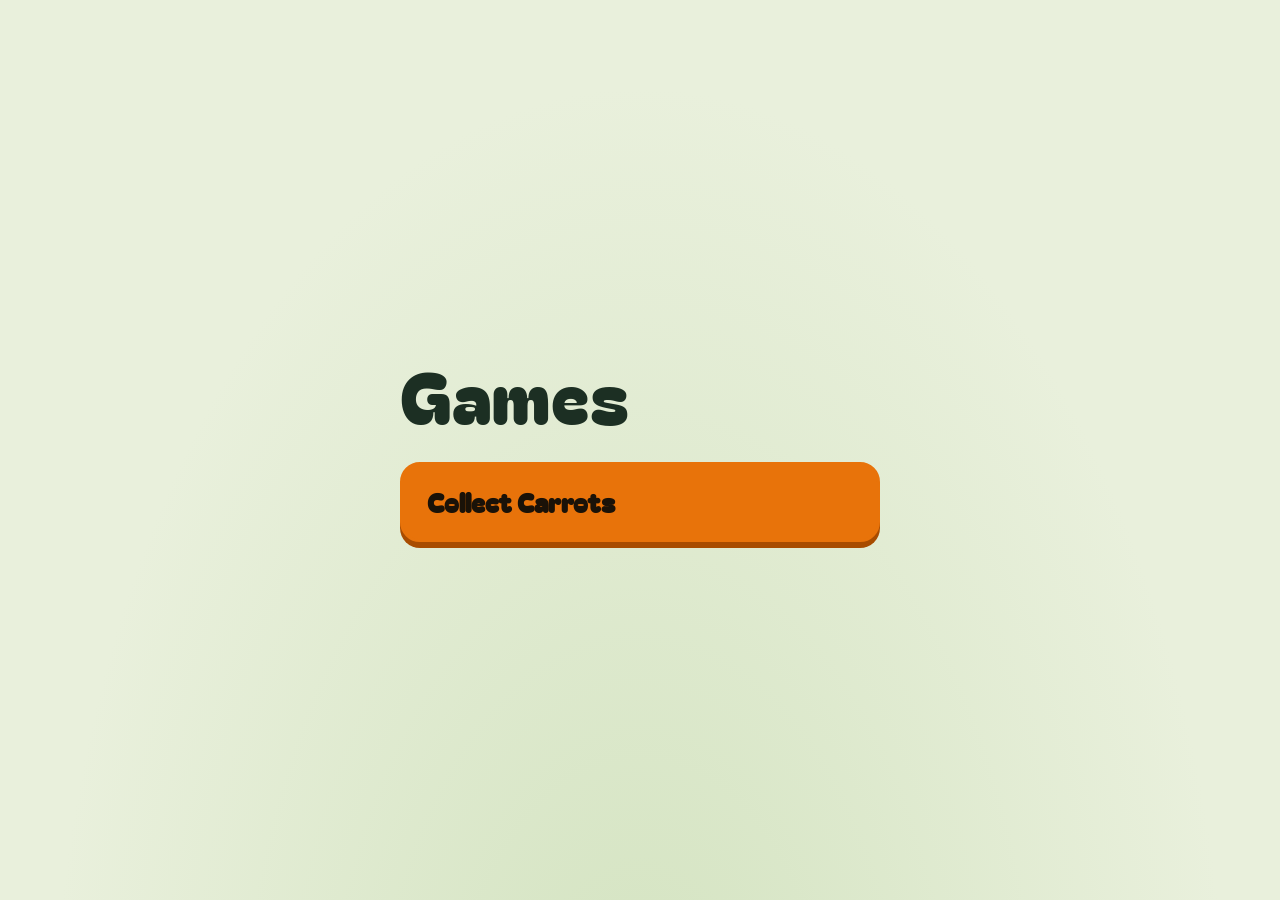
==== index.html @ fdf97f50 "Create index.html" ====
<!DOCTYPE html>
<html lang="en">
<head>
<meta charset="utf-8">
<meta name="viewport" content="width=device-width, initial-scale=1, viewport-fit=cover">
<title>Games</title>
<link rel="preconnect" href="https://fonts.googleapis.com">
<link rel="preconnect" href="https://fonts.gstatic.com" crossorigin>
<link href="https://fonts.googleapis.com/css2?family=Bagel+Fat+One&family=Nunito:wght@600;800&display=swap" rel="stylesheet">
<style>
  :root {
    --night: #14241c;
    --moss: #1f3a2c;
    --leaf: #7fb069;
    --cream: #f3efe0;
    --carrot: #ff8a1f;
    --carrot-deep: #c95f00;
    --display: "Bagel Fat One", "Arial Rounded MT Bold", "Trebuchet MS", sans-serif;
    --body: "Nunito", "Trebuchet MS", system-ui, sans-serif;
  }
  @media (prefers-color-scheme: light) {
    :root:not([data-theme="dark"]) {
      --night: #e9f0dc;
      --moss: #d3e3c0;
      --leaf: #3f7a2c;
      --cream: #1c2f23;
      --carrot: #e8730a;
      --carrot-deep: #a84c00;
    }
  }

  * { box-sizing: border-box; }
  html, body { height: 100%; margin: 0; }
  body {
    background: var(--night);
    color: var(--cream);
    font-family: var(--body);
    font-weight: 600;
    font-size: 1.125rem;
    line-height: 1.5;
    display: grid;
    place-items: center;
    padding: max(1.5rem, env(safe-area-inset-top)) 1.5rem max(1.5rem, env(safe-area-inset-bottom));
    background-image:
      radial-gradient(ellipse at 50% 120%, var(--moss) 0%, transparent 65%);
  }

  main { width: 100%; max-width: 30rem; }

  .screen[hidden] { display: none; }

  h1 {
    font-family: var(--display);
    font-weight: 400;
    font-size: clamp(2.75rem, 12vw, 4.5rem);
    line-height: 1;
    margin: 0 0 2rem;
    letter-spacing: 0.01em;
  }

  .menu { list-style: none; margin: 0; padding: 0; display: grid; gap: 1rem; }

  .btn {
    display: block;
    width: 100%;
    padding: 1.1rem 1.5rem;
    border-radius: 1.25rem;
    border: 3px solid var(--carrot);
    background: var(--carrot);
    color: #1a1208;
    font-family: var(--display);
    font-size: 1.6rem;
    text-align: left;
    text-decoration: none;
    cursor: pointer;
    box-shadow: 0 6px 0 var(--carrot-deep);
    transition: transform .1s ease, box-shadow .1s ease;
  }
  .btn:hover { transform: translateY(2px); box-shadow: 0 4px 0 var(--carrot-deep); }
  .btn:active { transform: translateY(6px); box-shadow: 0 0 0 var(--carrot-deep); }
  .btn:focus-visible, .back:focus-visible {
    outline: 3px solid var(--cream);
    outline-offset: 4px;
  }

  .back {
    display: inline-block;
    margin-top: 2rem;
    color: var(--leaf);
    font-weight: 800;
    text-decoration: underline;
    text-underline-offset: 4px;
    background: none;
    border: 0;
    padding: .25rem 0;
    font-family: var(--body);
    font-size: 1.05rem;
    cursor: pointer;
  }

  .note { margin: 0 0 1.75rem; opacity: .85; }

  @media (prefers-reduced-motion: reduce) {
    .btn { transition: none; }
  }
</style>
</head>
<body>
<main>

  <!-- Menu 1: Games -->
  <section class="screen" id="games" aria-labelledby="games-title">
    <h1 id="games-title">Games</h1>
    <ul class="menu">
      <li><a class="btn" href="#collect-carrots">Collect Carrots</a></li>
    </ul>
  </section>

  <!-- Menu 2: Collect Carrots -->
  <section class="screen" id="collect-carrots" aria-labelledby="carrot-title" hidden>
    <h1 id="carrot-title">Carrot Collector</h1>
    <p class="note">Help the bunny gather carrots in the forest.</p>
    <ul class="menu">
      <li><a class="btn" href="https://thebookkpr.github.io/games/carrot-collector/bunny-in-forest.html">Play Carrot Collector</a></li>
    </ul>
    <a class="back" href="#games">Back to Games</a>
  </section>

</main>

<script>
  // Shows one menu at a time. The URL hash keeps the browser Back button working.
  (function () {
    var screens = document.querySelectorAll('.screen');
    function show() {
      var id = location.hash.slice(1);
      var found = false;
      screens.forEach(function (s) {
        var match = s.id === id;
        s.hidden = !match;
        if (match) found = true;
      });
      if (!found) document.getElementById('games').hidden = false;
      var heading = document.querySelector('.screen:not([hidden]) h1');
      if (heading) {
        document.title = heading.textContent;
      }
    }
    window.addEventListener('hashchange', show);
    show();
  })();
</script>
</body>
  </html>
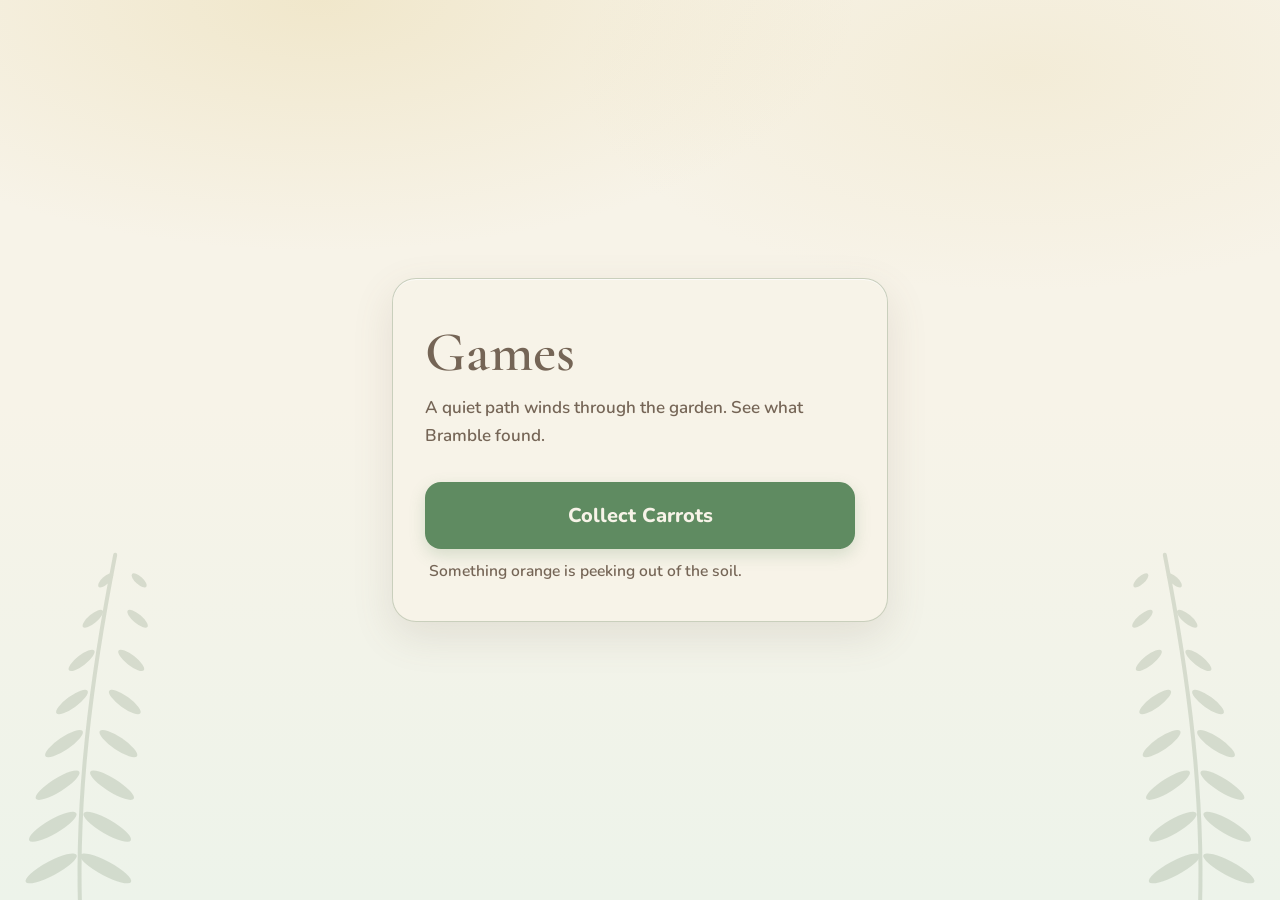
==== commit f5e109e6: "Update index.html" ====
--- a/index.html
+++ b/index.html
@@ -6,150 +6,87 @@
 <title>Games</title>
 <link rel="preconnect" href="https://fonts.googleapis.com">
 <link rel="preconnect" href="https://fonts.gstatic.com" crossorigin>
-<link href="https://fonts.googleapis.com/css2?family=Bagel+Fat+One&family=Nunito:wght@600;800&display=swap" rel="stylesheet">
-<style>
-  :root {
-    --night: #14241c;
-    --moss: #1f3a2c;
-    --leaf: #7fb069;
-    --cream: #f3efe0;
-    --carrot: #ff8a1f;
-    --carrot-deep: #c95f00;
-    --display: "Bagel Fat One", "Arial Rounded MT Bold", "Trebuchet MS", sans-serif;
-    --body: "Nunito", "Trebuchet MS", system-ui, sans-serif;
-  }
-  @media (prefers-color-scheme: light) {
-    :root:not([data-theme="dark"]) {
-      --night: #e9f0dc;
-      --moss: #d3e3c0;
-      --leaf: #3f7a2c;
-      --cream: #1c2f23;
-      --carrot: #e8730a;
-      --carrot-deep: #a84c00;
-    }
-  }
-
-  * { box-sizing: border-box; }
-  html, body { height: 100%; margin: 0; }
-  body {
-    background: var(--night);
-    color: var(--cream);
-    font-family: var(--body);
-    font-weight: 600;
-    font-size: 1.125rem;
-    line-height: 1.5;
-    display: grid;
-    place-items: center;
-    padding: max(1.5rem, env(safe-area-inset-top)) 1.5rem max(1.5rem, env(safe-area-inset-bottom));
-    background-image:
-      radial-gradient(ellipse at 50% 120%, var(--moss) 0%, transparent 65%);
-  }
-
-  main { width: 100%; max-width: 30rem; }
-
-  .screen[hidden] { display: none; }
-
-  h1 {
-    font-family: var(--display);
-    font-weight: 400;
-    font-size: clamp(2.75rem, 12vw, 4.5rem);
-    line-height: 1;
-    margin: 0 0 2rem;
-    letter-spacing: 0.01em;
-  }
-
-  .menu { list-style: none; margin: 0; padding: 0; display: grid; gap: 1rem; }
-
-  .btn {
-    display: block;
-    width: 100%;
-    padding: 1.1rem 1.5rem;
-    border-radius: 1.25rem;
-    border: 3px solid var(--carrot);
-    background: var(--carrot);
-    color: #1a1208;
-    font-family: var(--display);
-    font-size: 1.6rem;
-    text-align: left;
-    text-decoration: none;
-    cursor: pointer;
-    box-shadow: 0 6px 0 var(--carrot-deep);
-    transition: transform .1s ease, box-shadow .1s ease;
-  }
-  .btn:hover { transform: translateY(2px); box-shadow: 0 4px 0 var(--carrot-deep); }
-  .btn:active { transform: translateY(6px); box-shadow: 0 0 0 var(--carrot-deep); }
-  .btn:focus-visible, .back:focus-visible {
-    outline: 3px solid var(--cream);
-    outline-offset: 4px;
-  }
-
-  .back {
-    display: inline-block;
-    margin-top: 2rem;
-    color: var(--leaf);
-    font-weight: 800;
-    text-decoration: underline;
-    text-underline-offset: 4px;
-    background: none;
-    border: 0;
-    padding: .25rem 0;
-    font-family: var(--body);
-    font-size: 1.05rem;
-    cursor: pointer;
-  }
-
-  .note { margin: 0 0 1.75rem; opacity: .85; }
-
-  @media (prefers-reduced-motion: reduce) {
-    .btn { transition: none; }
-  }
-</style>
+<link href="https://fonts.googleapis.com/css2?family=Cormorant+Garamond:wght@500;600&family=Nunito:wght@600;800&display=swap" rel="stylesheet">
+<link rel="stylesheet" href="css/style.css">
 </head>
 <body>
+
+<!-- Dappled light, pollen, and ferns: purely decorative -->
+<div class="pollen" aria-hidden="true">
+  <span></span><span></span><span></span><span></span><span></span><span></span><span></span>
+</div>
+
+<svg class="fern fern-left" viewBox="0 0 120 240" aria-hidden="true" focusable="false">
+  <g fill="currentColor">
+    <path d="M60 238 C58 170 66 100 82 18" fill="none" stroke="currentColor" stroke-width="2.5" stroke-linecap="round"/>
+    <ellipse cx="42" cy="214" rx="18" ry="4.5" transform="rotate(-28 42 214)"/>
+    <ellipse cx="76" cy="214" rx="18" ry="4.5" transform="rotate(28 76 214)"/>
+    <ellipse cx="43" cy="188" rx="17" ry="4.5" transform="rotate(-30 43 188)"/>
+    <ellipse cx="77" cy="188" rx="17" ry="4.5" transform="rotate(30 77 188)"/>
+    <ellipse cx="46" cy="162" rx="16" ry="4.2" transform="rotate(-32 46 162)"/>
+    <ellipse cx="80" cy="162" rx="16" ry="4.2" transform="rotate(32 80 162)"/>
+    <ellipse cx="50" cy="136" rx="14" ry="4" transform="rotate(-34 50 136)"/>
+    <ellipse cx="84" cy="136" rx="14" ry="4" transform="rotate(34 84 136)"/>
+    <ellipse cx="55" cy="110" rx="12" ry="3.6" transform="rotate(-36 55 110)"/>
+    <ellipse cx="88" cy="110" rx="12" ry="3.6" transform="rotate(36 88 110)"/>
+    <ellipse cx="61" cy="84" rx="10" ry="3.2" transform="rotate(-38 61 84)"/>
+    <ellipse cx="92" cy="84" rx="10" ry="3.2" transform="rotate(38 92 84)"/>
+    <ellipse cx="68" cy="58" rx="8" ry="2.8" transform="rotate(-40 68 58)"/>
+    <ellipse cx="96" cy="58" rx="8" ry="2.8" transform="rotate(40 96 58)"/>
+    <ellipse cx="76" cy="34" rx="6" ry="2.4" transform="rotate(-42 76 34)"/>
+    <ellipse cx="97" cy="34" rx="6" ry="2.4" transform="rotate(42 97 34)"/>
+  </g>
+</svg>
+<svg class="fern fern-right" viewBox="0 0 120 240" aria-hidden="true" focusable="false">
+  <g fill="currentColor">
+    <path d="M60 238 C58 170 66 100 82 18" fill="none" stroke="currentColor" stroke-width="2.5" stroke-linecap="round"/>
+    <ellipse cx="42" cy="214" rx="18" ry="4.5" transform="rotate(-28 42 214)"/>
+    <ellipse cx="76" cy="214" rx="18" ry="4.5" transform="rotate(28 76 214)"/>
+    <ellipse cx="43" cy="188" rx="17" ry="4.5" transform="rotate(-30 43 188)"/>
+    <ellipse cx="77" cy="188" rx="17" ry="4.5" transform="rotate(30 77 188)"/>
+    <ellipse cx="46" cy="162" rx="16" ry="4.2" transform="rotate(-32 46 162)"/>
+    <ellipse cx="80" cy="162" rx="16" ry="4.2" transform="rotate(32 80 162)"/>
+    <ellipse cx="50" cy="136" rx="14" ry="4" transform="rotate(-34 50 136)"/>
+    <ellipse cx="84" cy="136" rx="14" ry="4" transform="rotate(34 84 136)"/>
+    <ellipse cx="55" cy="110" rx="12" ry="3.6" transform="rotate(-36 55 110)"/>
+    <ellipse cx="88" cy="110" rx="12" ry="3.6" transform="rotate(36 88 110)"/>
+    <ellipse cx="61" cy="84" rx="10" ry="3.2" transform="rotate(-38 61 84)"/>
+    <ellipse cx="92" cy="84" rx="10" ry="3.2" transform="rotate(38 92 84)"/>
+    <ellipse cx="68" cy="58" rx="8" ry="2.8" transform="rotate(-40 68 58)"/>
+    <ellipse cx="96" cy="58" rx="8" ry="2.8" transform="rotate(40 96 58)"/>
+    <ellipse cx="76" cy="34" rx="6" ry="2.4" transform="rotate(-42 76 34)"/>
+    <ellipse cx="97" cy="34" rx="6" ry="2.4" transform="rotate(42 97 34)"/>
+  </g>
+</svg>
+
 <main>
 
   <!-- Menu 1: Games -->
-  <section class="screen" id="games" aria-labelledby="games-title">
-    <h1 id="games-title">Games</h1>
+  <section class="screen card" id="games" aria-labelledby="games-title">
+    <h1 id="games-title" tabindex="-1">Games</h1>
+    <p class="lead">A quiet path winds through the garden. See what Bramble found.</p>
     <ul class="menu">
-      <li><a class="btn" href="#collect-carrots">Collect Carrots</a></li>
+      <li>
+        <a class="btn" href="#collect-carrots">Collect Carrots</a>
+        <p class="hint">Something orange is peeking out of the soil.</p>
+      </li>
     </ul>
   </section>
 
   <!-- Menu 2: Collect Carrots -->
-  <section class="screen" id="collect-carrots" aria-labelledby="carrot-title" hidden>
-    <h1 id="carrot-title">Carrot Collector</h1>
-    <p class="note">Help the bunny gather carrots in the forest.</p>
+  <section class="screen card" id="collect-carrots" aria-labelledby="carrot-title" hidden>
+    <h1 id="carrot-title" tabindex="-1">Carrot Collector</h1>
+    <p class="lead">Follow the bunny into the forest and gather what the garden has hidden.</p>
     <ul class="menu">
-      <li><a class="btn" href="https://thebookkpr.github.io/games/carrot-collector/bunny-in-forest.html">Play Carrot Collector</a></li>
+      <li>
+        <a class="btn" data-external href="https://thebookkpr.github.io/games/carrot-collector/bunny-in-forest.html">Take the First Step</a>
+      </li>
     </ul>
     <a class="back" href="#games">Back to Games</a>
   </section>
 
 </main>
 
-<script>
-  // Shows one menu at a time. The URL hash keeps the browser Back button working.
-  (function () {
-    var screens = document.querySelectorAll('.screen');
-    function show() {
-      var id = location.hash.slice(1);
-      var found = false;
-      screens.forEach(function (s) {
-        var match = s.id === id;
-        s.hidden = !match;
-        if (match) found = true;
-      });
-      if (!found) document.getElementById('games').hidden = false;
-      var heading = document.querySelector('.screen:not([hidden]) h1');
-      if (heading) {
-        document.title = heading.textContent;
-      }
-    }
-    window.addEventListener('hashchange', show);
-    show();
-  })();
-</script>
+<script src="js/menu.js"></script>
 </body>
-  </html>
-  
+</html>
--- a/css/style.css
+++ b/css/style.css
@@ -0,0 +1,184 @@
+/* Bramble: Secret Garden Wanderer */
+
+:root {
+  --cream: #F7F3E8;      /* Moonroot Cream */
+  --mist: #EDF3EA;       /* Mist Fern */
+  --fern: #5F8B61;       /* Woodland Fern */
+  --moss: #74896B;       /* Moss Path */
+  --gold: #DFC880;       /* Fern Gold */
+  --root: #756556;       /* Root Brown */
+
+  --heading: "Cormorant Garamond", "Lora", Georgia, "Times New Roman", serif;
+  --body: "Nunito", "Quicksand", "Source Sans Pro", system-ui, sans-serif;
+}
+
+* { box-sizing: border-box; }
+
+html, body { min-height: 100%; margin: 0; }
+
+body {
+  position: relative;
+  overflow-x: hidden;
+  display: grid;
+  place-items: center;
+  min-height: 100vh;
+  padding: max(1.5rem, env(safe-area-inset-top)) 1.25rem max(1.5rem, env(safe-area-inset-bottom));
+  color: var(--root);
+  font-family: var(--body);
+  font-weight: 600;
+  font-size: 1.0625rem;
+  line-height: 1.65;
+  /* Dappled light from above, mist settling below */
+  background:
+    radial-gradient(ellipse 60% 40% at 25% 0%, rgba(223, 200, 128, 0.28), transparent 70%),
+    radial-gradient(ellipse 50% 35% at 80% 8%, rgba(223, 200, 128, 0.16), transparent 70%),
+    linear-gradient(180deg, var(--cream) 0%, var(--cream) 45%, var(--mist) 100%);
+  background-attachment: fixed;
+}
+
+main {
+  position: relative;
+  z-index: 2;
+  width: 100%;
+  max-width: 31rem;
+}
+
+.screen[hidden] { display: none; }
+
+/* Journal page card */
+.card {
+  padding: 2.75rem 2rem 2.25rem;
+  background: var(--cream);
+  border: 1px solid rgba(116, 137, 107, 0.35);
+  border-radius: 1.5rem;
+  box-shadow:
+    0 1px 0 rgba(255, 255, 255, 0.7) inset,
+    0 14px 40px rgba(117, 101, 86, 0.14);
+  animation: settle 1.2s ease-out both;
+}
+
+h1 {
+  margin: 0 0 0.75rem;
+  font-family: var(--heading);
+  font-weight: 600;
+  font-size: clamp(2.5rem, 10vw, 3.5rem);
+  line-height: 1.05;
+  color: var(--root);
+}
+h1:focus { outline: none; }
+
+.lead { margin: 0 0 2rem; max-width: 26rem; }
+
+.menu { list-style: none; margin: 0; padding: 0; display: grid; gap: 1.25rem; }
+
+.hint { margin: 0.6rem 0 0 0.25rem; font-size: 0.975rem; }
+
+/* Buttons: friendly, understated */
+.btn {
+  display: block;
+  width: 100%;
+  padding: 1rem 1.5rem;
+  border: 1px solid rgba(95, 139, 97, 0.9);
+  border-radius: 1rem;
+  background: var(--fern);
+  color: var(--cream);
+  font-family: var(--body);
+  font-weight: 800;
+  font-size: 1.25rem;
+  text-align: center;
+  text-decoration: none;
+  cursor: pointer;
+  box-shadow: 0 6px 16px rgba(95, 139, 97, 0.22);
+  transition: box-shadow 0.6s ease, background-color 0.6s ease;
+}
+.btn:hover,
+.btn:focus-visible {
+  background: #6a9a6c;
+  /* soft glow, like light finding a dewdrop */
+  box-shadow:
+    0 0 0 4px rgba(223, 200, 128, 0.5),
+    0 8px 26px rgba(223, 200, 128, 0.45);
+}
+.btn:focus-visible { outline: 2px solid var(--root); outline-offset: 5px; }
+
+.back {
+  display: inline-block;
+  margin-top: 1.75rem;
+  padding: 0.25rem 0;
+  color: var(--root);
+  font-weight: 800;
+  text-decoration: underline;
+  text-decoration-color: var(--gold);
+  text-decoration-thickness: 3px;
+  text-underline-offset: 5px;
+  transition: text-decoration-color 0.6s ease;
+}
+.back:hover { text-decoration-color: var(--fern); }
+.back:focus-visible { outline: 2px solid var(--root); outline-offset: 4px; border-radius: 4px; }
+
+/* Ferns: found at the edges, swaying very slightly */
+.fern {
+  position: fixed;
+  bottom: -10px;
+  width: clamp(7rem, 22vw, 12rem);
+  color: var(--moss);
+  opacity: 0.22;
+  pointer-events: none;
+  z-index: 1;
+  transform-origin: 50% 100%;
+  animation: sway 11s ease-in-out infinite;
+}
+.fern-left  { left: -1rem; }
+.fern-right { right: -1rem; transform: scaleX(-1); animation-name: sway-flipped; animation-delay: -5s; }
+
+/* Pollen: a few specks drifting upward */
+.pollen { position: fixed; inset: 0; z-index: 1; pointer-events: none; overflow: hidden; }
+.pollen span {
+  position: absolute;
+  bottom: -10px;
+  width: 5px;
+  height: 5px;
+  border-radius: 50%;
+  background: var(--gold);
+  opacity: 0;
+  filter: blur(0.5px);
+  animation: drift 22s linear infinite;
+}
+.pollen span:nth-child(1) { left: 12%; animation-delay: 0s;   animation-duration: 24s; }
+.pollen span:nth-child(2) { left: 28%; animation-delay: -6s;  animation-duration: 28s; width: 4px; height: 4px; }
+.pollen span:nth-child(3) { left: 44%; animation-delay: -11s; animation-duration: 26s; }
+.pollen span:nth-child(4) { left: 58%; animation-delay: -3s;  animation-duration: 30s; width: 6px; height: 6px; }
+.pollen span:nth-child(5) { left: 71%; animation-delay: -15s; animation-duration: 25s; width: 4px; height: 4px; }
+.pollen span:nth-child(6) { left: 84%; animation-delay: -9s;  animation-duration: 29s; }
+.pollen span:nth-child(7) { left: 93%; animation-delay: -18s; animation-duration: 27s; width: 4px; height: 4px; }
+
+@keyframes settle {
+  from { opacity: 0; transform: translateY(8px); }
+  to   { opacity: 1; transform: translateY(0); }
+}
+@keyframes sway {
+  0%, 100% { transform: rotate(-1.5deg); }
+  50%      { transform: rotate(1.5deg); }
+}
+@keyframes sway-flipped {
+  0%, 100% { transform: scaleX(-1) rotate(-1.5deg); }
+  50%      { transform: scaleX(-1) rotate(1.5deg); }
+}
+@keyframes drift {
+  0%   { transform: translate(0, 0);        opacity: 0; }
+  10%  { opacity: 0.7; }
+  50%  { transform: translate(18px, -50vh); opacity: 0.55; }
+  90%  { opacity: 0.6; }
+  100% { transform: translate(-12px, -105vh); opacity: 0; }
+}
+
+@media (max-width: 30rem) {
+  .card { padding: 2.25rem 1.5rem 2rem; }
+}
+
+@media (prefers-reduced-motion: reduce) {
+  .card, .fern, .pollen span { animation: none; }
+  .pollen { display: none; }
+  .btn, .back { transition: none; }
+    }
+  
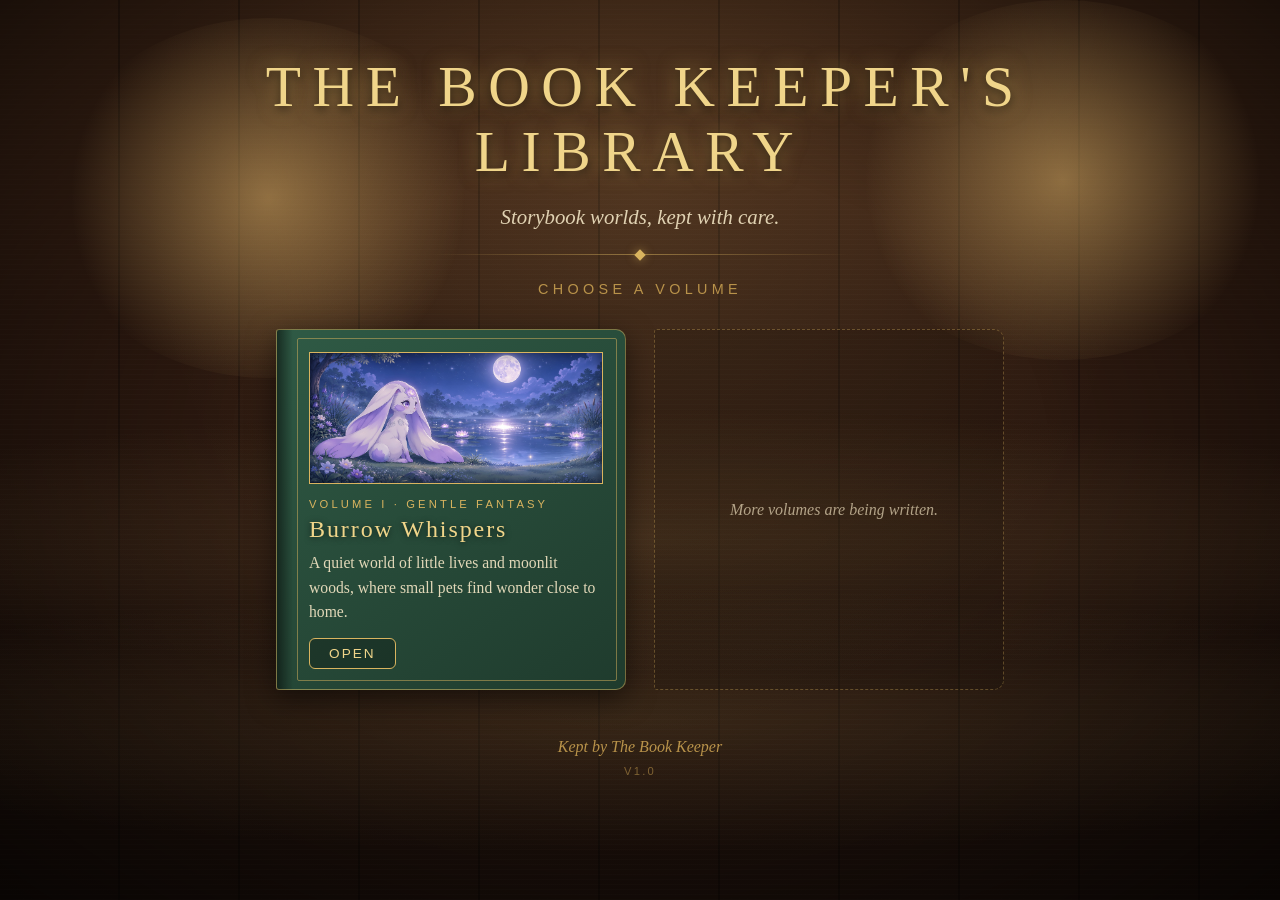
==== commit 0579b2dd: "Update index.html" ====
--- a/index.html
+++ b/index.html
@@ -1,92 +1,234 @@
 <!DOCTYPE html>
+<!-- The Book Keeper's Library (site menu) — index.html V1.0 · Part 1 of 1
+     Lives at games/index.html.
+     Uses css/variables.css, css/base.css and css/effects.css from this same folder.
+     To add a world: add one entry to the WORLDS list near the bottom. -->
 <html lang="en">
 <head>
-<meta charset="utf-8">
-<meta name="viewport" content="width=device-width, initial-scale=1, viewport-fit=cover">
-<title>Games</title>
-<link rel="preconnect" href="https://fonts.googleapis.com">
-<link rel="preconnect" href="https://fonts.gstatic.com" crossorigin>
-<link href="https://fonts.googleapis.com/css2?family=Cormorant+Garamond:wght@500;600&family=Nunito:wght@600;800&display=swap" rel="stylesheet">
-<link rel="stylesheet" href="css/style.css">
+  <meta charset="UTF-8">
+  <meta name="viewport" content="width=device-width, initial-scale=1, viewport-fit=cover">
+  <meta name="color-scheme" content="dark">
+  <meta name="theme-color" content="#120a07">
+  <title>The Book Keeper's Library</title>
+
+  <link rel="stylesheet" href="css/variables.css">
+  <link rel="stylesheet" href="css/base.css">
+  <link rel="stylesheet" href="css/effects.css">
+  <style>
+    .library-title {
+      margin: 0;
+      font-weight: normal;
+      font-size: clamp(1.7rem, 6vw, 3.6rem);
+      letter-spacing: 0.2em;
+      text-indent: 0.2em;
+      text-transform: uppercase;
+      color: var(--gold-bright);
+      text-shadow: 0 0 20px var(--gold-glow), 0 3px 10px rgba(0, 0, 0, 0.7);
+    }
+    .library-motto {
+      margin: 1em 0 0;
+      font-style: italic;
+      font-size: clamp(1rem, 2.4vw, 1.3rem);
+      color: var(--parchment);
+      opacity: 0.9;
+    }
+    .library-tag {
+      margin: 0;
+      font-family: var(--font-ui);
+      font-size: clamp(0.7rem, 1.8vw, 0.9rem);
+      letter-spacing: 0.3em;
+      text-transform: uppercase;
+      color: var(--brass);
+    }
+
+    /* The shelf: each world is a leather-bound book */
+    .shelf {
+      display: grid;
+      grid-template-columns: repeat(auto-fit, minmax(270px, 350px));
+      justify-content: center;
+      gap: 28px;
+      margin: 2em 0 0;
+      padding: 0;
+      list-style: none;
+      text-align: left;
+    }
+    .book {
+      position: relative;
+      display: flex;
+      flex-direction: column;
+      height: 100%;
+      padding: 22px 22px 20px 32px;
+      color: var(--parchment);
+      text-decoration: none;
+      background:
+        linear-gradient(90deg, rgba(0, 0, 0, 0.5) 0, rgba(0, 0, 0, 0) 16px),
+        linear-gradient(145deg, var(--cover-light, var(--leather-light)), var(--cover, var(--leather)));
+      border: 1px solid var(--gold-line);
+      border-radius: 3px 10px 10px 3px;
+      box-shadow: var(--shadow-soft);
+      transition: transform var(--fade-fast) var(--ease-gentle),
+                  box-shadow var(--fade-fast) var(--ease-gentle);
+    }
+    /* Gold tooling just inside the cover edge */
+    .book::before {
+      content: "";
+      position: absolute;
+      inset: 8px 8px 8px 20px;
+      border: 1px solid var(--gold-line);
+      border-radius: 2px;
+      pointer-events: none;
+    }
+    a.book:hover, a.book:focus-visible {
+      transform: translateY(-5px);
+      box-shadow: var(--shadow-soft), 0 0 24px var(--gold-glow);
+      outline: none;
+    }
+    .book-art {
+      aspect-ratio: 20 / 9;
+      margin-bottom: 14px;
+      background: var(--wood-deep) center / cover no-repeat;
+      border: 1px solid var(--gold);
+      box-shadow: inset 0 0 14px rgba(0, 0, 0, 0.5);
+    }
+    .book-kind {
+      margin: 0;
+      font-family: var(--font-ui);
+      font-size: 0.7rem;
+      letter-spacing: 0.28em;
+      text-transform: uppercase;
+      color: var(--gold);
+    }
+    .book-title {
+      margin: 6px 0 8px;
+      font-weight: normal;
+      font-size: 1.5rem;
+      letter-spacing: 0.08em;
+      color: var(--gold-bright);
+      text-shadow: 0 1px 6px rgba(0, 0, 0, 0.6);
+    }
+    .book-desc { margin: 0; flex: 1; font-size: 0.98rem; line-height: 1.55; opacity: 0.92; }
+    .book-go {
+      align-self: flex-start;
+      margin-top: 14px;
+      padding: 0.5em 1.4em;
+      font-family: var(--font-ui);
+      font-size: 0.85rem;
+      letter-spacing: 0.15em;
+      text-transform: uppercase;
+      color: var(--gold-bright);
+      border: 1px solid var(--gold);
+      border-radius: var(--radius);
+      background: rgba(0, 0, 0, 0.25);
+    }
+
+    /* Placeholder: an empty space on the shelf, not clickable */
+    .book.soon {
+      justify-content: center;
+      align-items: center;
+      min-height: 260px;
+      text-align: center;
+      font-style: italic;
+      background: rgba(0, 0, 0, 0.18);
+      border-style: dashed;
+      box-shadow: none;
+      opacity: 0.65;
+    }
+    .book.soon::before { display: none; }
+
+    .keeper {
+      margin: 3em 0 0;
+      font-style: italic;
+      color: var(--brass);
+    }
+    .version {
+      margin: 0.8em 0 0;
+      font-family: var(--font-ui);
+      font-size: 0.7rem;
+      letter-spacing: 0.2em;
+      color: var(--brass);
+      opacity: 0.6;
+    }
+    @media (prefers-reduced-motion: reduce) { .book { transition: none; } }
+  </style>
 </head>
 <body>
 
-<!-- Dappled light, pollen, and ferns: purely decorative -->
-<div class="pollen" aria-hidden="true">
-  <span></span><span></span><span></span><span></span><span></span><span></span><span></span>
-</div>
-
-<svg class="fern fern-left" viewBox="0 0 120 240" aria-hidden="true" focusable="false">
-  <g fill="currentColor">
-    <path d="M60 238 C58 170 66 100 82 18" fill="none" stroke="currentColor" stroke-width="2.5" stroke-linecap="round"/>
-    <ellipse cx="42" cy="214" rx="18" ry="4.5" transform="rotate(-28 42 214)"/>
-    <ellipse cx="76" cy="214" rx="18" ry="4.5" transform="rotate(28 76 214)"/>
-    <ellipse cx="43" cy="188" rx="17" ry="4.5" transform="rotate(-30 43 188)"/>
-    <ellipse cx="77" cy="188" rx="17" ry="4.5" transform="rotate(30 77 188)"/>
-    <ellipse cx="46" cy="162" rx="16" ry="4.2" transform="rotate(-32 46 162)"/>
-    <ellipse cx="80" cy="162" rx="16" ry="4.2" transform="rotate(32 80 162)"/>
-    <ellipse cx="50" cy="136" rx="14" ry="4" transform="rotate(-34 50 136)"/>
-    <ellipse cx="84" cy="136" rx="14" ry="4" transform="rotate(34 84 136)"/>
-    <ellipse cx="55" cy="110" rx="12" ry="3.6" transform="rotate(-36 55 110)"/>
-    <ellipse cx="88" cy="110" rx="12" ry="3.6" transform="rotate(36 88 110)"/>
-    <ellipse cx="61" cy="84" rx="10" ry="3.2" transform="rotate(-38 61 84)"/>
-    <ellipse cx="92" cy="84" rx="10" ry="3.2" transform="rotate(38 92 84)"/>
-    <ellipse cx="68" cy="58" rx="8" ry="2.8" transform="rotate(-40 68 58)"/>
-    <ellipse cx="96" cy="58" rx="8" ry="2.8" transform="rotate(40 96 58)"/>
-    <ellipse cx="76" cy="34" rx="6" ry="2.4" transform="rotate(-42 76 34)"/>
-    <ellipse cx="97" cy="34" rx="6" ry="2.4" transform="rotate(42 97 34)"/>
-  </g>
-</svg>
-<svg class="fern fern-right" viewBox="0 0 120 240" aria-hidden="true" focusable="false">
-  <g fill="currentColor">
-    <path d="M60 238 C58 170 66 100 82 18" fill="none" stroke="currentColor" stroke-width="2.5" stroke-linecap="round"/>
-    <ellipse cx="42" cy="214" rx="18" ry="4.5" transform="rotate(-28 42 214)"/>
-    <ellipse cx="76" cy="214" rx="18" ry="4.5" transform="rotate(28 76 214)"/>
-    <ellipse cx="43" cy="188" rx="17" ry="4.5" transform="rotate(-30 43 188)"/>
-    <ellipse cx="77" cy="188" rx="17" ry="4.5" transform="rotate(30 77 188)"/>
-    <ellipse cx="46" cy="162" rx="16" ry="4.2" transform="rotate(-32 46 162)"/>
-    <ellipse cx="80" cy="162" rx="16" ry="4.2" transform="rotate(32 80 162)"/>
-    <ellipse cx="50" cy="136" rx="14" ry="4" transform="rotate(-34 50 136)"/>
-    <ellipse cx="84" cy="136" rx="14" ry="4" transform="rotate(34 84 136)"/>
-    <ellipse cx="55" cy="110" rx="12" ry="3.6" transform="rotate(-36 55 110)"/>
-    <ellipse cx="88" cy="110" rx="12" ry="3.6" transform="rotate(36 88 110)"/>
-    <ellipse cx="61" cy="84" rx="10" ry="3.2" transform="rotate(-38 61 84)"/>
-    <ellipse cx="92" cy="84" rx="10" ry="3.2" transform="rotate(38 92 84)"/>
-    <ellipse cx="68" cy="58" rx="8" ry="2.8" transform="rotate(-40 68 58)"/>
-    <ellipse cx="96" cy="58" rx="8" ry="2.8" transform="rotate(40 96 58)"/>
-    <ellipse cx="76" cy="34" rx="6" ry="2.4" transform="rotate(-42 76 34)"/>
-    <ellipse cx="97" cy="34" rx="6" ry="2.4" transform="rotate(42 97 34)"/>
-  </g>
-</svg>
-
-<main>
-
-  <!-- Menu 1: Games -->
-  <section class="screen card" id="games" aria-labelledby="games-title">
-    <h1 id="games-title" tabindex="-1">Games</h1>
-    <p class="lead">A quiet path winds through the garden. See what Bramble found.</p>
-    <ul class="menu">
-      <li>
-        <a class="btn" href="#collect-carrots">Collect Carrots</a>
-        <p class="hint">Something orange is peeking out of the soil.</p>
-      </li>
-    </ul>
-  </section>
-
-  <!-- Menu 2: Collect Carrots -->
-  <section class="screen card" id="collect-carrots" aria-labelledby="carrot-title" hidden>
-    <h1 id="carrot-title" tabindex="-1">Carrot Collector</h1>
-    <p class="lead">Follow the bunny into the forest and gather what the garden has hidden.</p>
-    <ul class="menu">
-      <li>
-        <a class="btn" data-external href="https://thebookkpr.github.io/games/carrot-collector/bunny-in-forest.html">Take the First Step</a>
-      </li>
-    </ul>
-    <a class="back" href="#games">Back to Games</a>
-  </section>
-
-</main>
-
-<script src="js/menu.js"></script>
+  <div class="backdrop"></div>
+  <div class="fx-layer" id="fx"></div>
+
+  <main class="page">
+    <h1 class="library-title">The Book Keeper's Library</h1>
+    <p class="library-motto">Storybook worlds, kept with care.</p>
+    <div class="rule"></div>
+    <p class="library-tag">Choose a volume</p>
+    <ul class="shelf" id="shelf"></ul>
+    <p class="keeper">Kept by The Book Keeper</p>
+    <p class="version">V1.0</p>
+  </main>
+
+  <script>
+    /* ---------- Add new worlds here ---------- */
+    const WORLDS = [
+      {
+        title: "Burrow Whispers",
+        kind: "Volume I · Gentle Fantasy",
+        desc: "A quiet world of little lives and moonlit woods, where small pets find wonder close to home.",
+        url: "burrow-whispers/",
+        art: "burrow-whispers/lunelle/one-more-little-step/images/title-screen.jpg",
+        cover: "#1f3b2d",
+        coverLight: "#2f5a45"
+      }
+    ];
+    const SHOW_COMING_SOON = true;   /* set false to hide the empty space on the shelf */
+
+    /* ---------- Build the shelf ---------- */
+    const shelf = document.getElementById("shelf");
+    const el = (tag, cls, text) => {
+      const n = document.createElement(tag);
+      if (cls) n.className = cls;
+      if (text) n.textContent = text;
+      return n;
+    };
+
+    WORLDS.forEach(w => {
+      const li = el("li");
+      const a = el("a", "book");
+      a.href = w.url;
+      if (w.cover) a.style.setProperty("--cover", w.cover);
+      if (w.coverLight) a.style.setProperty("--cover-light", w.coverLight);
+      const art = el("div", "book-art");
+      art.style.backgroundImage = `url("${w.art}")`;
+      a.append(art, el("p", "book-kind", w.kind), el("h2", "book-title", w.title),
+               el("p", "book-desc", w.desc), el("span", "book-go", "Open"));
+      li.appendChild(a);
+      shelf.appendChild(li);
+    });
+
+    if (SHOW_COMING_SOON) {
+      const li = el("li");
+      li.appendChild(el("div", "book soon", "More volumes are being written."));
+      shelf.appendChild(li);
+    }
+
+    /* ---------- Candlelit effects (styles come from effects.css) ---------- */
+    const rand = (a, b) => a + Math.random() * (b - a);
+    const fx = document.getElementById("fx");
+    function add(cls, style, vars) {
+      const d = el("div", cls);
+      if (style) d.style.cssText = style;
+      if (vars) Object.entries(vars).forEach(([k, v]) => d.style.setProperty(k, v));
+      fx.appendChild(d);
+    }
+    add("haze one"); add("haze two");
+    [[4, 2, 34, 40, 0], [66, 0, 34, 40, 2.2]].forEach(([x, y, w, h, d]) =>
+      add("candle", `left:${x}%;top:${y}%;width:${w}%;height:${h}%`, { "animation-delay": -d + "s" }));
+    for (let i = 0; i < 16; i++)
+      add("mote", `left:${rand(5, 95).toFixed(1)}%;top:${rand(10, 90).toFixed(1)}%`, {
+        "--dur": rand(5, 9).toFixed(1) + "s",
+        "--delay": (-rand(0, 9)).toFixed(1) + "s",
+        "--drift": rand(-30, 30).toFixed(0) + "px"
+      });
+  </script>
+
 </body>
 </html>
--- a/css/variables.css
+++ b/css/variables.css
@@ -0,0 +1,54 @@
+/* The Book Keeper's Library (site menu) — variables.css V1.0
+   Top-level theme for games/index.html: luxurious dark wood,
+   leather-bound books, antique gold and candlelight.
+   A storybook mood, family friendly, with a British library feel.
+   Each world linked from here keeps its own theme. */
+:root {
+  /* Wood */
+  --night: #120a07;
+  --wood-deep: #1a0f0a;
+  --wood: #2e1a10;
+  --walnut: #4a2c1a;
+  --mahogany: #6b3a22;
+
+  /* Leather and lamp */
+  --leather: #5a1a22;
+  --leather-light: #7d2a33;
+  --lamp-green: #1f3b2d;
+
+  /* Gold and paper */
+  --brass: #b8924a;
+  --gold: #d9b45f;
+  --gold-bright: #f0d58a;
+  --parchment: #f1e4c3;
+  --ink: #2a1a10;
+  --candle: #ffcf7a;
+
+  /* Glows (warm, soft, never harsh) */
+  --gold-glow: rgba(217, 180, 95, 0.55);
+  --candle-glow: rgba(255, 207, 122, 0.45);
+  --gold-line: rgba(217, 180, 95, 0.5);
+
+  /* Type */
+  --font-story: "Palatino Linotype", "Book Antiqua", Palatino, Georgia, serif;
+  --font-ui: "Gill Sans", "Gill Sans MT", Calibri, "Trebuchet MS", sans-serif;
+
+  /* Shape and spacing: crisp book corners, not bubbly */
+  --radius: 6px;
+  --gap: 12px;
+  --pad: 16px;
+
+  /* Warm shadows */
+  --shadow-soft: 0 8px 28px rgba(0, 0, 0, 0.5);
+
+  /* Motion */
+  --ease-gentle: cubic-bezier(0.4, 0, 0.2, 1);
+  --fade-slow: 1.2s;
+  --fade-fast: 0.4s;
+
+  /* Layers */
+  --z-bg: 0;
+  --z-fx: 30;
+  --z-ui: 40;
+  --z-overlay: 50;
+}
--- a/css/base.css
+++ b/css/base.css
@@ -0,0 +1,102 @@
+/* The Book Keeper's Library (site menu) — base.css V1.0
+   Page foundation: dark paneled wood, a warm candlelit glow and a soft
+   vignette, like a private library at night. A normal scrolling page,
+   so the shelf can grow as more worlds are added. */
+*, *::before, *::after { box-sizing: border-box; }
+
+html {
+  min-height: 100%;
+  background: var(--night);
+}
+
+body {
+  margin: 0;
+  min-height: 100vh;
+  min-height: 100dvh;
+  color: var(--parchment);
+  font-family: var(--font-story);
+  background:
+    /* warm lamp glow high on the wall */
+    radial-gradient(ellipse at 50% 20%, rgba(255, 207, 122, 0.12) 0%, rgba(255, 207, 122, 0) 55%),
+    /* panel seams, like wood paneling */
+    repeating-linear-gradient(90deg,
+      rgba(0, 0, 0, 0) 0, rgba(0, 0, 0, 0) 118px,
+      rgba(0, 0, 0, 0.28) 118px, rgba(0, 0, 0, 0.28) 120px),
+    /* faint horizontal grain */
+    repeating-linear-gradient(0deg,
+      rgba(255, 255, 255, 0.015) 0, rgba(255, 255, 255, 0.015) 1px,
+      rgba(0, 0, 0, 0) 1px, rgba(0, 0, 0, 0) 5px),
+    linear-gradient(to bottom, var(--walnut) 0%, var(--wood) 35%, var(--wood-deep) 100%);
+  background-attachment: fixed;
+  -webkit-tap-highlight-color: transparent;
+}
+
+/* Vignette: darkens the edges so the middle feels candlelit */
+.backdrop {
+  position: fixed;
+  inset: 0;
+  z-index: var(--z-bg);
+  pointer-events: none;
+  background: radial-gradient(ellipse at center,
+    rgba(0, 0, 0, 0) 45%,
+    rgba(0, 0, 0, 0.65) 100%);
+}
+
+/* Page content: centered column, above the backdrop */
+.page {
+  position: relative;
+  z-index: 2;
+  max-width: 1000px;
+  margin: 0 auto;
+  padding:
+    max(6vh, 24px)
+    max(20px, env(safe-area-inset-right))
+    40px
+    max(20px, env(safe-area-inset-left));
+  text-align: center;
+}
+
+/* Gold divider with a small diamond in the middle */
+.rule {
+  position: relative;
+  height: 1px;
+  margin: 1.6em auto;
+  max-width: 420px;
+  background: linear-gradient(to right, transparent, var(--gold-line), transparent);
+}
+.rule::after {
+  content: "";
+  position: absolute;
+  left: 50%;
+  top: 50%;
+  width: 8px;
+  height: 8px;
+  background: var(--gold);
+  transform: translate(-50%, -50%) rotate(45deg);
+  box-shadow: 0 0 10px var(--gold-glow);
+}
+
+a { color: inherit; }
+
+button {
+  font-family: var(--font-ui);
+  color: inherit;
+  cursor: pointer;
+}
+
+a:focus-visible,
+button:focus-visible {
+  outline: 2px solid var(--gold);
+  outline-offset: 3px;
+}
+
+.hidden { display: none !important; }
+
+/* Reduced motion: calm everything down for visitors who ask for it */
+@media (prefers-reduced-motion: reduce) {
+  *, *::before, *::after {
+    animation-duration: 0.01ms !important;
+    animation-iteration-count: 1 !important;
+    transition-duration: 0.2s !important;
+  }
+}
--- a/css/effects.css
+++ b/css/effects.css
@@ -0,0 +1,74 @@
+/* The Book Keeper's Library (site menu) — effects.css V1.0
+   Candlelit library effects: drifting gold dust motes, a warm candle
+   glow that flickers softly, and a slow haze like pipe-smoke in lamplight.
+   Restrained: nothing here should overpower the books on the shelf. */
+
+/* Effects layer: fixed behind the page content, never blocks clicks */
+.fx-layer {
+  position: fixed;
+  inset: 0;
+  z-index: 1;
+  overflow: hidden;
+  pointer-events: none;
+}
+
+/* Dust motes: JS sets left, top, --dur, --delay, --drift per mote */
+.mote {
+  position: absolute;
+  width: 4px;
+  height: 4px;
+  border-radius: 50%;
+  background: radial-gradient(circle, var(--gold-bright) 0%, rgba(240, 213, 138, 0) 70%);
+  box-shadow: 0 0 8px 2px var(--candle-glow);
+  opacity: 0;
+  animation:
+    mote-glow var(--dur, 7s) ease-in-out var(--delay, 0s) infinite,
+    mote-drift calc(var(--dur, 7s) * 2) ease-in-out var(--delay, 0s) infinite alternate;
+}
+@keyframes mote-glow {
+  0%, 100% { opacity: 0; }
+  50%      { opacity: 0.8; }
+}
+@keyframes mote-drift {
+  0%   { transform: translate(0, 0); }
+  100% { transform: translate(var(--drift, 20px), -40px); }
+}
+
+/* Candle glow: a soft warm pool of light that flickers gently.
+   Position with inline left, top, width, height in percent. */
+.candle {
+  position: absolute;
+  border-radius: 50%;
+  background: radial-gradient(circle, var(--candle-glow) 0%, rgba(255, 207, 122, 0) 70%);
+  animation: candle-flicker 5s ease-in-out infinite;
+}
+@keyframes candle-flicker {
+  0%, 100% { opacity: 0.55; transform: scale(0.97); }
+  18%      { opacity: 0.8;  transform: scale(1.02); }
+  37%      { opacity: 0.6;  transform: scale(0.99); }
+  62%      { opacity: 0.9;  transform: scale(1.04); }
+  80%      { opacity: 0.65; transform: scale(1); }
+}
+
+/* Lamplit haze: two slow layers drifting, warm amber */
+.haze {
+  position: absolute;
+  left: -20%;
+  width: 140%;
+  height: 30%;
+  background: radial-gradient(ellipse at center,
+    rgba(255, 207, 122, 0.1) 0%,
+    rgba(255, 207, 122, 0) 70%);
+  animation: haze-drift 45s ease-in-out infinite alternate;
+}
+.haze.one { bottom: 25%; }
+.haze.two { bottom: 5%; animation-duration: 60s; animation-direction: alternate-reverse; }
+@keyframes haze-drift {
+  0%   { transform: translateX(-4%); }
+  100% { transform: translateX(4%); }
+}
+
+/* Reduced motion: hide the moving effects for visitors who ask for it */
+@media (prefers-reduced-motion: reduce) {
+  .mote, .candle, .haze { display: none; }
+}
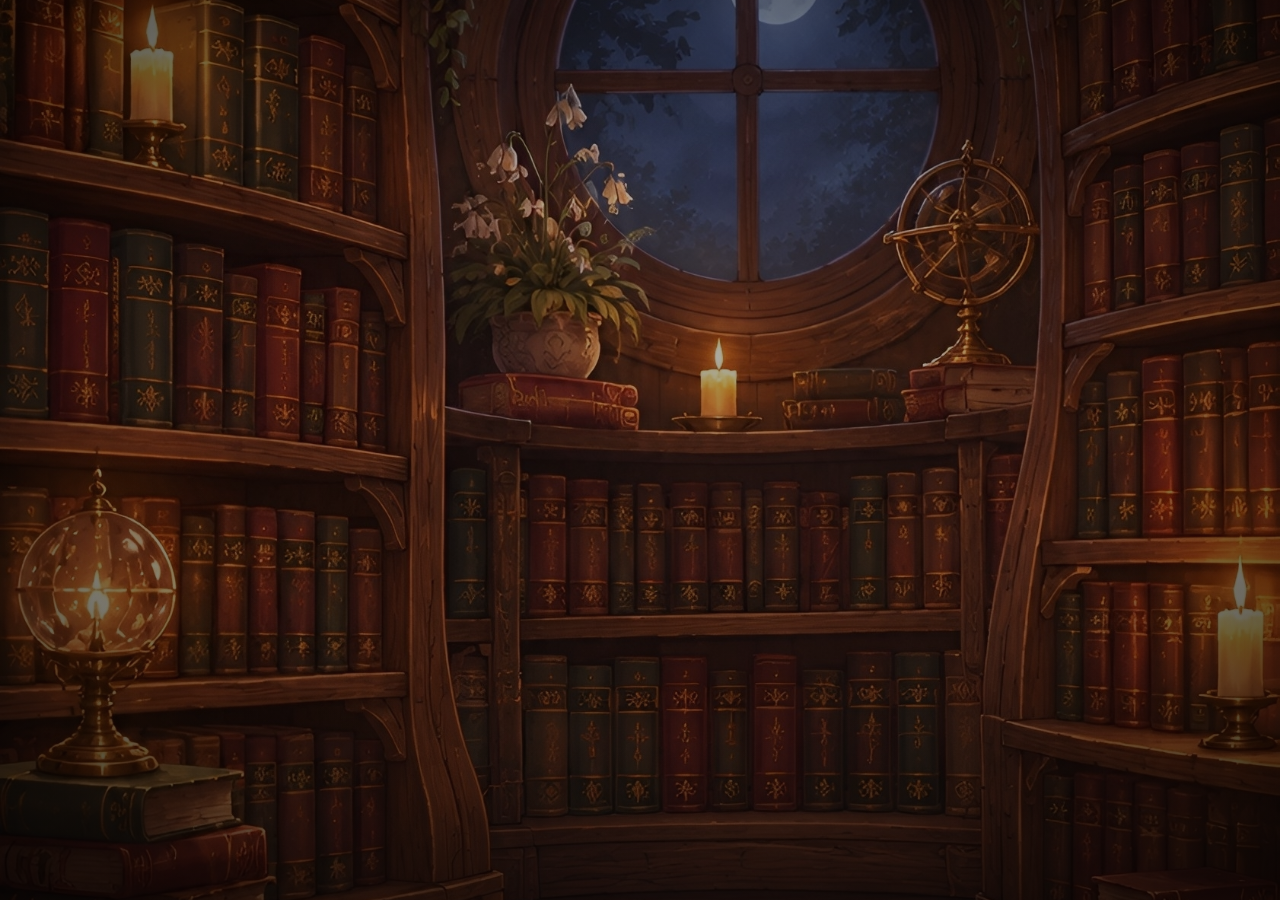
==== commit 582c009c: "Update index.html" ====
--- a/index.html
+++ b/index.html
@@ -1,5 +1,9 @@
 <!DOCTYPE html>
-<!-- The Book Keeper's Library (site menu) — index.html V1.0 · Part 1 of 1
+<!-- The Book Keeper's Library (site menu) — index.html V1.1 · Part 1 of 1
+     V1.1: pet art removed. Painted room background (images/library-bg.jpg) and a
+           closed-book sprite per world (images/book-*.png) with the title as live text
+           on the book's label plate. Missing sprite falls back to a CSS leather book.
+     V1.0: first release.
      Lives at games/index.html.
      Uses css/variables.css, css/base.css and css/effects.css from this same folder.
      To add a world: add one entry to the WORLDS list near the bottom. -->
@@ -15,6 +19,17 @@
   <link rel="stylesheet" href="css/base.css">
   <link rel="stylesheet" href="css/effects.css">
   <style>
+    /* Painted room behind everything; a soft dark wash keeps text readable */
+    .room {
+      position: fixed;
+      inset: 0;
+      z-index: var(--z-bg);
+      pointer-events: none;
+      background:
+        linear-gradient(rgba(18, 10, 7, 0.25), rgba(18, 10, 7, 0.5)),
+        url("images/library-bg.jpg") center / cover no-repeat;
+    }
+
     .library-title {
       margin: 0;
       font-weight: normal;
@@ -23,14 +38,14 @@
       text-indent: 0.2em;
       text-transform: uppercase;
       color: var(--gold-bright);
-      text-shadow: 0 0 20px var(--gold-glow), 0 3px 10px rgba(0, 0, 0, 0.7);
+      text-shadow: 0 0 20px var(--gold-glow), 0 3px 10px rgba(0, 0, 0, 0.8);
     }
     .library-motto {
       margin: 1em 0 0;
       font-style: italic;
       font-size: clamp(1rem, 2.4vw, 1.3rem);
       color: var(--parchment);
-      opacity: 0.9;
+      text-shadow: 0 2px 8px rgba(0, 0, 0, 0.8);
     }
     .library-tag {
       margin: 0;
@@ -38,107 +53,113 @@
       font-size: clamp(0.7rem, 1.8vw, 0.9rem);
       letter-spacing: 0.3em;
       text-transform: uppercase;
-      color: var(--brass);
+      color: var(--gold);
+      text-shadow: 0 2px 8px rgba(0, 0, 0, 0.8);
     }
 
-    /* The shelf: each world is a leather-bound book */
+    /* The shelf: each world is a closed book */
     .shelf {
       display: grid;
-      grid-template-columns: repeat(auto-fit, minmax(270px, 350px));
+      grid-template-columns: repeat(auto-fit, minmax(220px, 280px));
       justify-content: center;
-      gap: 28px;
+      gap: 34px 28px;
       margin: 2em 0 0;
       padding: 0;
       list-style: none;
-      text-align: left;
     }
     .book {
-      position: relative;
       display: flex;
       flex-direction: column;
-      height: 100%;
-      padding: 22px 22px 20px 32px;
+      align-items: center;
+      gap: 10px;
       color: var(--parchment);
       text-decoration: none;
+      text-align: center;
+    }
+    .book-cover {
+      position: relative;
+      width: 100%;
+      container-type: inline-size;
+    }
+    .book-sprite {
+      display: block;
+      width: 100%;
+      height: auto;
+      filter: drop-shadow(0 12px 14px rgba(0, 0, 0, 0.65));
+      transition: transform var(--fade-fast) var(--ease-gentle),
+                  filter var(--fade-fast) var(--ease-gentle);
+    }
+    a.book:hover .book-sprite,
+    a.book:focus-visible .book-sprite {
+      transform: translateY(-6px);
+      filter: drop-shadow(0 14px 14px rgba(0, 0, 0, 0.65)) drop-shadow(0 0 16px var(--gold-glow));
+    }
+    a.book:focus-visible { outline: none; }
+
+    /* Title text on the book's label plate (position set per world in WORLDS) */
+    .book-label {
+      position: absolute;
+      display: flex;
+      align-items: center;
+      justify-content: center;
+      text-align: center;
+      font-style: italic;
+      font-size: 1.1rem;
+      font-size: 6.4cqw;
+      line-height: 1.15;
+      letter-spacing: 0.04em;
+      text-wrap: balance;
+      color: var(--gold-bright);
+      text-shadow: 0 1px 4px rgba(0, 0, 0, 0.8);
+      pointer-events: none;
+    }
+
+    .book-kind {
+      margin: 0;
+      font-family: var(--font-ui);
+      font-size: 0.72rem;
+      letter-spacing: 0.28em;
+      text-transform: uppercase;
+      color: var(--gold);
+      text-shadow: 0 2px 8px rgba(0, 0, 0, 0.8);
+    }
+    .book-desc {
+      margin: 0;
+      font-size: 0.95rem;
+      line-height: 1.5;
+      text-shadow: 0 2px 8px rgba(0, 0, 0, 0.85);
+    }
+
+    /* Fallback: if the sprite is missing, show a leather book drawn in CSS */
+    .book.fallback .book-sprite { display: none; }
+    .book.fallback .book-cover {
+      aspect-ratio: 3 / 4;
       background:
-        linear-gradient(90deg, rgba(0, 0, 0, 0.5) 0, rgba(0, 0, 0, 0) 16px),
-        linear-gradient(145deg, var(--cover-light, var(--leather-light)), var(--cover, var(--leather)));
+        linear-gradient(90deg, rgba(0, 0, 0, 0.5) 0, rgba(0, 0, 0, 0) 14px),
+        linear-gradient(145deg, #2f5a45, #1f3b2d);
       border: 1px solid var(--gold-line);
       border-radius: 3px 10px 10px 3px;
       box-shadow: var(--shadow-soft);
-      transition: transform var(--fade-fast) var(--ease-gentle),
-                  box-shadow var(--fade-fast) var(--ease-gentle);
     }
-    /* Gold tooling just inside the cover edge */
-    .book::before {
-      content: "";
-      position: absolute;
-      inset: 8px 8px 8px 20px;
-      border: 1px solid var(--gold-line);
-      border-radius: 2px;
-      pointer-events: none;
-    }
-    a.book:hover, a.book:focus-visible {
-      transform: translateY(-5px);
-      box-shadow: var(--shadow-soft), 0 0 24px var(--gold-glow);
-      outline: none;
-    }
-    .book-art {
-      aspect-ratio: 20 / 9;
-      margin-bottom: 14px;
-      background: var(--wood-deep) center / cover no-repeat;
-      border: 1px solid var(--gold);
-      box-shadow: inset 0 0 14px rgba(0, 0, 0, 0.5);
-    }
-    .book-kind {
-      margin: 0;
-      font-family: var(--font-ui);
-      font-size: 0.7rem;
-      letter-spacing: 0.28em;
-      text-transform: uppercase;
-      color: var(--gold);
-    }
-    .book-title {
-      margin: 6px 0 8px;
-      font-weight: normal;
-      font-size: 1.5rem;
-      letter-spacing: 0.08em;
-      color: var(--gold-bright);
-      text-shadow: 0 1px 6px rgba(0, 0, 0, 0.6);
-    }
-    .book-desc { margin: 0; flex: 1; font-size: 0.98rem; line-height: 1.55; opacity: 0.92; }
-    .book-go {
-      align-self: flex-start;
-      margin-top: 14px;
-      padding: 0.5em 1.4em;
-      font-family: var(--font-ui);
-      font-size: 0.85rem;
-      letter-spacing: 0.15em;
-      text-transform: uppercase;
-      color: var(--gold-bright);
-      border: 1px solid var(--gold);
-      border-radius: var(--radius);
-      background: rgba(0, 0, 0, 0.25);
-    }
+    .book.fallback .book-label { border: 1px solid var(--gold-line); }
 
     /* Placeholder: an empty space on the shelf, not clickable */
     .book.soon {
       justify-content: center;
-      align-items: center;
-      min-height: 260px;
-      text-align: center;
+      aspect-ratio: 3 / 4;
+      padding: 20px;
       font-style: italic;
-      background: rgba(0, 0, 0, 0.18);
-      border-style: dashed;
-      box-shadow: none;
-      opacity: 0.65;
+      background: rgba(0, 0, 0, 0.22);
+      border: 1px dashed var(--gold-line);
+      border-radius: 3px 10px 10px 3px;
+      opacity: 0.7;
     }
-    .book.soon::before { display: none; }
 
     .keeper {
       margin: 3em 0 0;
       font-style: italic;
-      color: var(--brass);
+      color: var(--gold);
+      text-shadow: 0 2px 8px rgba(0, 0, 0, 0.85);
     }
     .version {
       margin: 0.8em 0 0;
@@ -146,89 +167,13 @@
       font-size: 0.7rem;
       letter-spacing: 0.2em;
       color: var(--brass);
-      opacity: 0.6;
+      opacity: 0.7;
     }
-    @media (prefers-reduced-motion: reduce) { .book { transition: none; } }
+    @media (prefers-reduced-motion: reduce) { .book-sprite { transition: none; } }
   </style>
 </head>
 <body>
 
+  <div class="room"></div>
   <div class="backdrop"></div>
-  <div class="fx-layer" id="fx"></div>
-
-  <main class="page">
-    <h1 class="library-title">The Book Keeper's Library</h1>
-    <p class="library-motto">Storybook worlds, kept with care.</p>
-    <div class="rule"></div>
-    <p class="library-tag">Choose a volume</p>
-    <ul class="shelf" id="shelf"></ul>
-    <p class="keeper">Kept by The Book Keeper</p>
-    <p class="version">V1.0</p>
-  </main>
-
-  <script>
-    /* ---------- Add new worlds here ---------- */
-    const WORLDS = [
-      {
-        title: "Burrow Whispers",
-        kind: "Volume I · Gentle Fantasy",
-        desc: "A quiet world of little lives and moonlit woods, where small pets find wonder close to home.",
-        url: "burrow-whispers/",
-        art: "burrow-whispers/lunelle/one-more-little-step/images/title-screen.jpg",
-        cover: "#1f3b2d",
-        coverLight: "#2f5a45"
-      }
-    ];
-    const SHOW_COMING_SOON = true;   /* set false to hide the empty space on the shelf */
-
-    /* ---------- Build the shelf ---------- */
-    const shelf = document.getElementById("shelf");
-    const el = (tag, cls, text) => {
-      const n = document.createElement(tag);
-      if (cls) n.className = cls;
-      if (text) n.textContent = text;
-      return n;
-    };
-
-    WORLDS.forEach(w => {
-      const li = el("li");
-      const a = el("a", "book");
-      a.href = w.url;
-      if (w.cover) a.style.setProperty("--cover", w.cover);
-      if (w.coverLight) a.style.setProperty("--cover-light", w.coverLight);
-      const art = el("div", "book-art");
-      art.style.backgroundImage = `url("${w.art}")`;
-      a.append(art, el("p", "book-kind", w.kind), el("h2", "book-title", w.title),
-               el("p", "book-desc", w.desc), el("span", "book-go", "Open"));
-      li.appendChild(a);
-      shelf.appendChild(li);
-    });
-
-    if (SHOW_COMING_SOON) {
-      const li = el("li");
-      li.appendChild(el("div", "book soon", "More volumes are being written."));
-      shelf.appendChild(li);
-    }
-
-    /* ---------- Candlelit effects (styles come from effects.css) ---------- */
-    const rand = (a, b) => a + Math.random() * (b - a);
-    const fx = document.getElementById("fx");
-    function add(cls, style, vars) {
-      const d = el("div", cls);
-      if (style) d.style.cssText = style;
-      if (vars) Object.entries(vars).forEach(([k, v]) => d.style.setProperty(k, v));
-      fx.appendChild(d);
-    }
-    add("haze one"); add("haze two");
-    [[4, 2, 34, 40, 0], [66, 0, 34, 40, 2.2]].forEach(([x, y, w, h, d]) =>
-      add("candle", `left:${x}%;top:${y}%;width:${w}%;height:${h}%`, { "animation-delay": -d + "s" }));
-    for (let i = 0; i < 16; i++)
-      add("mote", `left:${rand(5, 95).toFixed(1)}%;top:${rand(10, 90).toFixed(1)}%`, {
-        "--dur": rand(5, 9).toFixed(1) + "s",
-        "--delay": (-rand(0, 9)).toFixed(1) + "s",
-        "--drift": rand(-30, 30).toFixed(0) + "px"
-      });
-  </script>
-
-</body>
-</html>
+  <div class="fx-layer
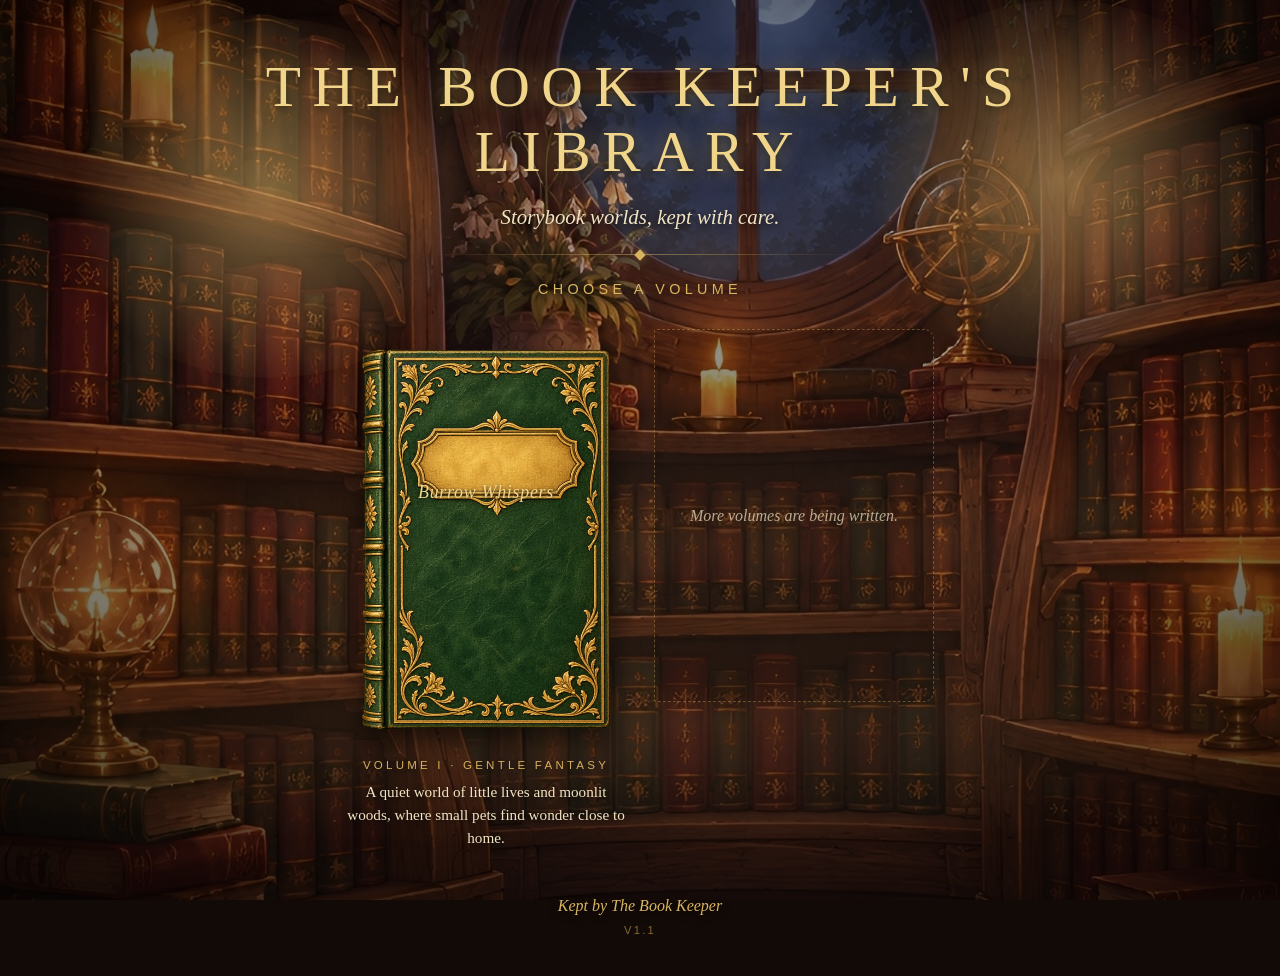
==== commit 4190bdca: "Update index.html" ====
--- a/index.html
+++ b/index.html
@@ -1,5 +1,5 @@
 <!DOCTYPE html>
-<!-- The Book Keeper's Library (site menu) — index.html V1.1 · Part 1 of 1
+<!-- The Book Keeper's Library (site menu) — index.html V1.1 · Part 1 of 2
      V1.1: pet art removed. Painted room background (images/library-bg.jpg) and a
            closed-book sprite per world (images/book-*.png) with the title as live text
            on the book's label plate. Missing sprite falls back to a CSS leather book.
@@ -171,9 +171,95 @@
     }
     @media (prefers-reduced-motion: reduce) { .book-sprite { transition: none; } }
   </style>
-</head>
+  
+  </head>
 <body>
 
   <div class="room"></div>
   <div class="backdrop"></div>
-  <div class="fx-layer
+  <div class="fx-layer" id="fx"></div>
+
+  <main class="page">
+    <h1 class="library-title">The Book Keeper's Library</h1>
+    <p class="library-motto">Storybook worlds, kept with care.</p>
+    <div class="rule"></div>
+    <p class="library-tag">Choose a volume</p>
+    <ul class="shelf" id="shelf"></ul>
+    <p class="keeper">Kept by The Book Keeper</p>
+    <p class="version">V1.1</p>
+  </main>
+
+  <script>
+    /* ---------- Add new worlds here ----------
+       label = where the title sits on the book, in percent of the book image:
+       top, left, w (width), h (height). Adjust to line up with the label plate. */
+    const WORLDS = [
+      {
+        title: "Burrow Whispers",
+        kind: "Volume I · Gentle Fantasy",
+        desc: "A quiet world of little lives and moonlit woods, where small pets find wonder close to home.",
+        url: "burrow-whispers/",
+        sprite: "images/book-burrow-whispers.png",
+        label: { top: 30, left: 22, w: 56, h: 18 }
+      }
+    ];
+    const SHOW_COMING_SOON = true;   /* set false to hide the empty space on the shelf */
+
+    /* ---------- Build the shelf ---------- */
+    const shelf = document.getElementById("shelf");
+    const el = (tag, cls, text) => {
+      const n = document.createElement(tag);
+      if (cls) n.className = cls;
+      if (text) n.textContent = text;
+      return n;
+    };
+
+    WORLDS.forEach(w => {
+      const L = Object.assign({ top: 30, left: 22, w: 56, h: 18 }, w.label);
+      const li = el("li");
+      const a = el("a", "book");
+      a.href = w.url;
+
+      const cover = el("div", "book-cover");
+      const img = new Image();
+      img.className = "book-sprite";
+      img.alt = "";
+      img.onerror = () => a.classList.add("fallback");
+      img.src = w.sprite;
+      const label = el("span", "book-label", w.title);
+      label.style.cssText = `top:${L.top}%;left:${L.left}%;width:${L.w}%;height:${L.h}%`;
+      cover.append(img, label);
+
+      a.append(cover, el("p", "book-kind", w.kind), el("p", "book-desc", w.desc));
+      li.appendChild(a);
+      shelf.appendChild(li);
+    });
+
+    if (SHOW_COMING_SOON) {
+      const li = el("li");
+      li.appendChild(el("div", "book soon", "More volumes are being written."));
+      shelf.appendChild(li);
+    }
+
+    /* ---------- Candlelit effects (styles come from effects.css) ---------- */
+    const rand = (a, b) => a + Math.random() * (b - a);
+    const fx = document.getElementById("fx");
+    function add(cls, style, vars) {
+      const d = el("div", cls);
+      if (style) d.style.cssText = style;
+      if (vars) Object.entries(vars).forEach(([k, v]) => d.style.setProperty(k, v));
+      fx.appendChild(d);
+    }
+    add("haze one"); add("haze two");
+    [[4, 2, 34, 40, 0], [66, 0, 34, 40, 2.2]].forEach(([x, y, w, h, d]) =>
+      add("candle", `left:${x}%;top:${y}%;width:${w}%;height:${h}%`, { "animation-delay": -d + "s" }));
+    for (let i = 0; i < 16; i++)
+      add("mote", `left:${rand(5, 95).toFixed(1)}%;top:${rand(10, 90).toFixed(1)}%`, {
+        "--dur": rand(5, 9).toFixed(1) + "s",
+        "--delay": (-rand(0, 9)).toFixed(1) + "s",
+        "--drift": rand(-30, 30).toFixed(0) + "px"
+      });
+  </script>
+
+</body>
+</html>
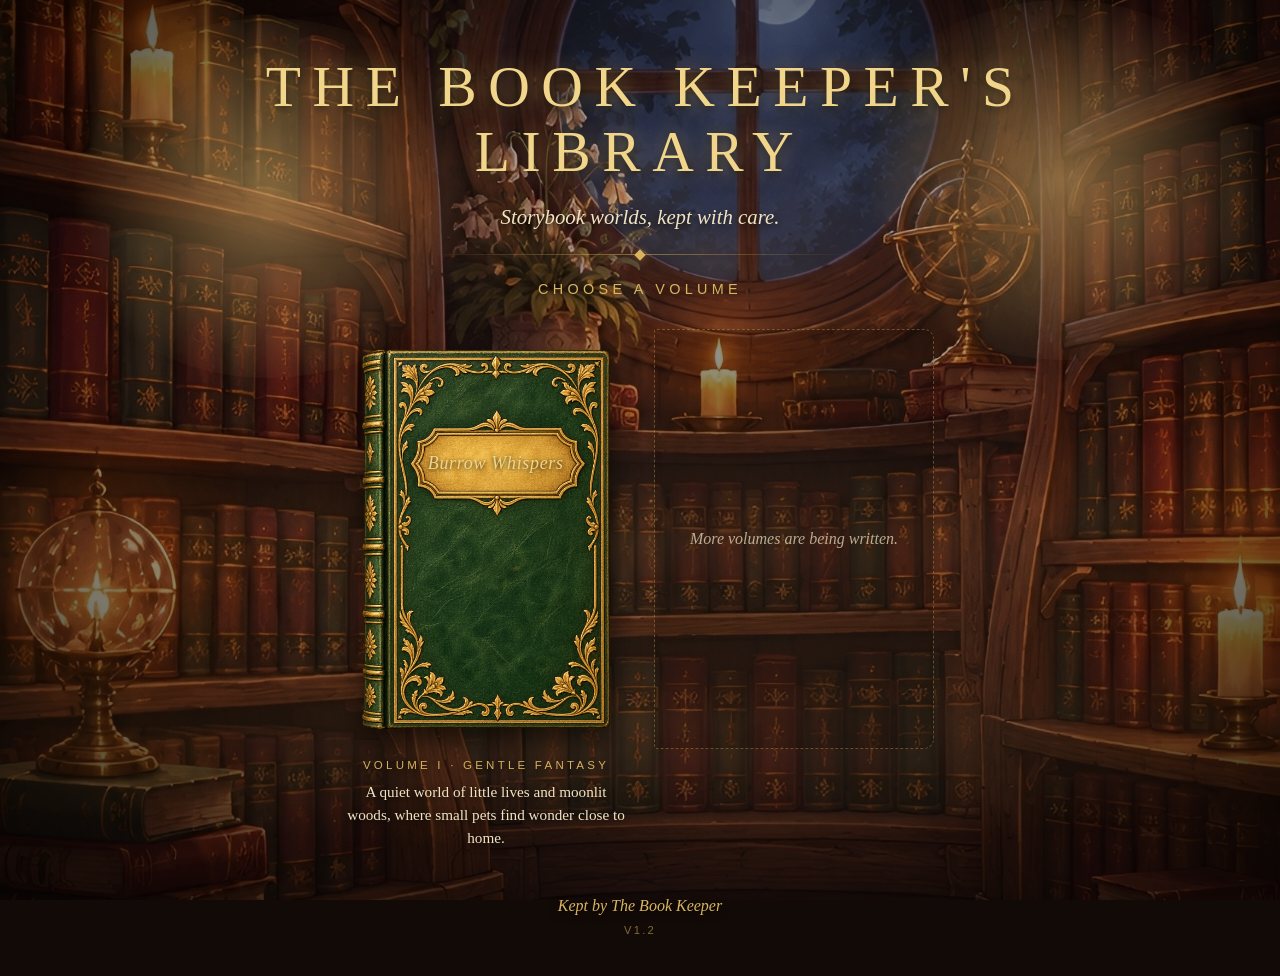
==== commit c72b5d4b: "Update index.html" ====
--- a/index.html
+++ b/index.html
@@ -1,5 +1,6 @@
 <!DOCTYPE html>
-<!-- The Book Keeper's Library (site menu) — index.html V1.1 · Part 1 of 2
+<!-- The Book Keeper's Library (site menu) — index.html V1.2 · Part 1 of 2
+     V1.2: label position matched to the real book sprite (2:3).
      V1.1: pet art removed. Painted room background (images/library-bg.jpg) and a
            closed-book sprite per world (images/book-*.png) with the title as live text
            on the book's label plate. Missing sprite falls back to a CSS leather book.
@@ -133,7 +134,7 @@
     /* Fallback: if the sprite is missing, show a leather book drawn in CSS */
     .book.fallback .book-sprite { display: none; }
     .book.fallback .book-cover {
-      aspect-ratio: 3 / 4;
+      aspect-ratio: 2 / 3;
       background:
         linear-gradient(90deg, rgba(0, 0, 0, 0.5) 0, rgba(0, 0, 0, 0) 14px),
         linear-gradient(145deg, #2f5a45, #1f3b2d);
@@ -146,7 +147,7 @@
     /* Placeholder: an empty space on the shelf, not clickable */
     .book.soon {
       justify-content: center;
-      aspect-ratio: 3 / 4;
+      aspect-ratio: 2 / 3;
       padding: 20px;
       font-style: italic;
       background: rgba(0, 0, 0, 0.22);
@@ -186,7 +187,7 @@
     <p class="library-tag">Choose a volume</p>
     <ul class="shelf" id="shelf"></ul>
     <p class="keeper">Kept by The Book Keeper</p>
-    <p class="version">V1.1</p>
+    <p class="version">V1.2</p>
   </main>
 
   <script>
@@ -200,7 +201,7 @@
         desc: "A quiet world of little lives and moonlit woods, where small pets find wonder close to home.",
         url: "burrow-whispers/",
         sprite: "images/book-burrow-whispers.png",
-        label: { top: 30, left: 22, w: 56, h: 18 }
+        label: { top: 26, left: 29, w: 49, h: 12 }
       }
     ];
     const SHOW_COMING_SOON = true;   /* set false to hide the empty space on the shelf */
@@ -215,7 +216,7 @@
     };
 
     WORLDS.forEach(w => {
-      const L = Object.assign({ top: 30, left: 22, w: 56, h: 18 }, w.label);
+      const L = Object.assign({ top: 26, left: 29, w: 49, h: 12 }, w.label);
       const li = el("li");
       const a = el("a", "book");
       a.href = w.url;
